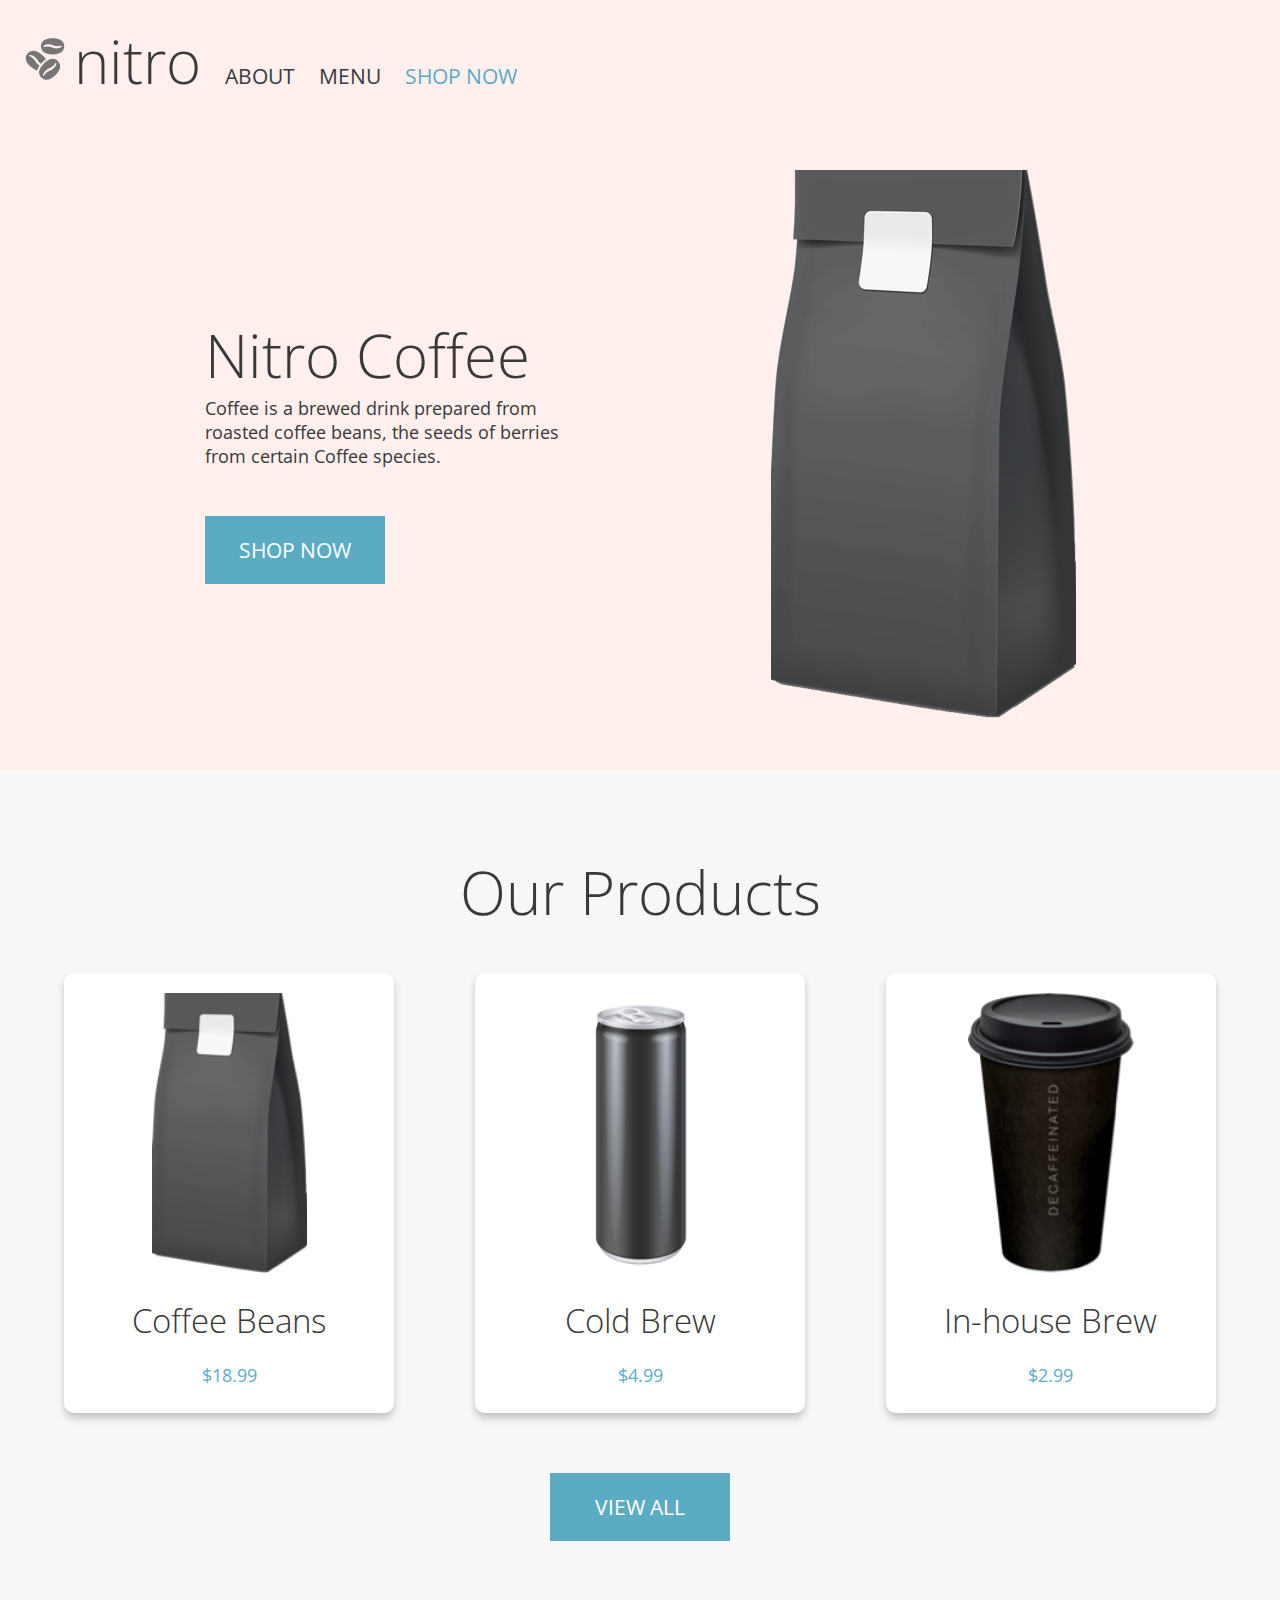
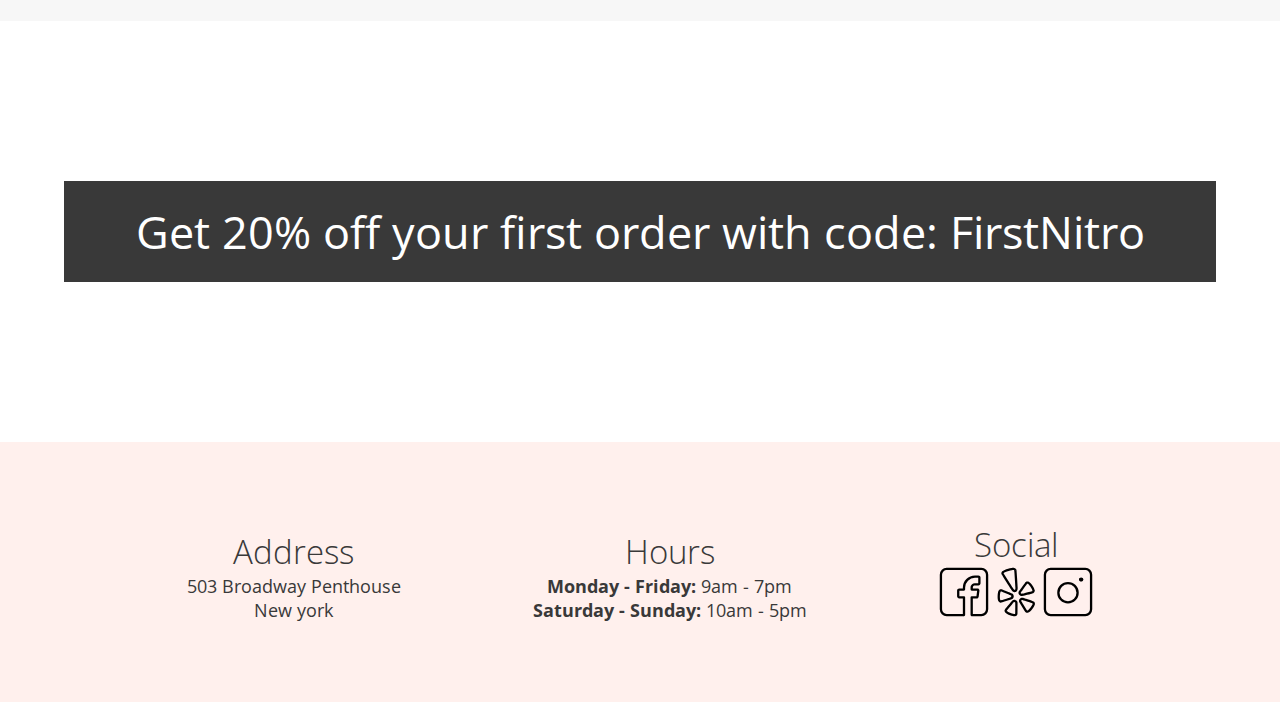
==== index.html @ ff9dd2ff "fix text-align on heading, main, and footer blocks" ====
<!DOCTYPE html>
<html lang="en">

<head>
    <meta charset="UTF-8">
    <meta name="viewport" content="width=device-width, initial-scale=1.0">
    <link href="https://fonts.googleapis.com/css2?family=Open+Sans:ital,wght@0,300;0,400;0,600;0,700;1,400&display=swap"
        rel="stylesheet">
    <link rel="stylesheet" href="../css/global.css">
    <link rel="stylesheet" href="../css/landing.css">
    <title>Coffee Shop - Home</title>
</head>

<body>
    <header>
        <nav class="main-nav">
            <a class="main-nav__logo" href="/index.html">
                <img class="main-nav__logo-image" src="../assets/logos/coffee-beans-logo-and-footer.svg"
                    alt="coffee bean logo">
                <h2 class="main-nav__logo-text">nitro</h2>
            </a>
            <ul class="main-nav__item-list">
                <li class="main-nav__item">
                    <a class="nav-link main-nav__link" href="/index.html">ABOUT</a>
                </li>
                <li class="main-nav__item">
                    <a class="nav-link main-nav__link" href="/pages/menu.html">MENU</a>
                </li>
                <li class="main-nav__item">
                    <a class="nav-link main-nav__link--nitro-blue" href="/pages/menu.html">SHOP NOW</a>
                </li>
            </ul>
        </nav>
        <section class="main-heading">
            <div class="main-heading__left">
                <h1 class="main-heading__title">Nitro Coffee</h1>
                <p class="main-heading__definition">Coffee is a brewed drink prepared from roasted coffee beans, the
                    seeds of berries from certain Coffee species.</p>
                <a class="btn main-heading__shop-now" href="/pages/menu.html">Shop Now</a>
            </div>
            <img class="main-heading__image" src="./assets/images/coffeebeans-hero.png" alt="coffee bag">
        </section>
    </header>
    <main>
        <section class="products">
            <h2 class="products__title">Our Products</h2>
            <article class="product">
                <img class="product__image" src="./assets/images/coffeebeans.png" alt="coffee beans">
                <h3 class="product__name">Coffee Beans</h3>
                <p class="product__price">$18.99</p>
            </article>
            <article class="product">
                <img class="product__image" src="./assets/images/coldbrew.png" alt="cold brew">
                <h3 class="product__name">Cold Brew</h3>
                <p class="product__price">$4.99</p>
            </article>
            <article class="product">
                <img class="product__image" src="./assets/images/inhousebrew.png" alt="in-house brew">
                <h3 class="product__name">In-house Brew</h3>
                <p class="product__price">$2.99</p>
            </article>
            <a class="btn products__view-all" href="/pages/menu.html">VIEW ALL</a>
        </section>
        <div class="discount">
            <p class="discount__text">Get 20% off your first order with code: FirstNitro</p>
        </div>
    </main>
    <footer class="site-info">
        <section class="info">
            <h3 class="info__title">Address</h3>
            <p class="info__address">503 Broadway Penthouse</p>
            <p class="info__address">New york</p>
        </section>
        <section class="info">
            <h3 class="info__title">Hours</h3>
            <p class="info__hour"><strong>Monday - Friday:</strong> 9am - 7pm</p>
            <p class="info__hour"><strong>Saturday - Sunday:</strong> 10am - 5pm</p>
        </section>
        <section class="info">
            <h3 class="info__title">Social</h3>
            <a class="info__social-link" href="https://facebook.com"><img class="social-logo"
                    src="./assets/logos/Facebook-Icon.svg" alt="facebook"></a>
            <a class="info__social-link" href="https://yelp.com"><img class="social-logo"
                    src="./assets/logos/Yelp-Icon.svg" alt="yelp"></a>
            <a class="info__social-link" href="https://instagram.com"><img class="social-logo"
                    src="./assets/logos/Instagram-Icon.svg" alt="instagram"></a>
        </section>
    </footer>
</body>

</html>
---- css/global.css ----
*{
    box-sizing: border-box;
    margin: 0;
    padding: 0;
    color: #393939;
}

a{
    display: inline-block;
}

body{
    font-family: 'Open Sans';
}

h1, h2{
    font-size: 3.75rem;
    font-weight: 300;
}

h3, .nav-heading, .foot-heading{
    font-size: 2.0625rem;
    font-weight: 300;
}

p{
    font-size: 1.125rem;
    font-weight: 400;
}

.nav-link, .btn{
    font-size: 1.3125rem;
    font-weight: 400;

}

.main-nav{
    background-color: #FFF0ED;
    padding: 1.25rem;
}

.main-nav__item{
    margin-left: 1.25rem;
}

.main-nav__link--nitro-blue{
    color: #5BACC3;
    text-decoration: none;
}

.main-nav__logo, .main-nav__link{
    color: #393939;
    text-decoration: none;
}

.main-nav__logo-text, .main-nav__item, .main-nav__item-list{
    display: inline;
}
---- css/landing.css ----
.btn{
    background-color: #5BACC3;
    color: #FFFFFF;
    padding: 1.25rem 0;
    text-align: center;
    text-decoration: none;
    text-transform: uppercase;
    width: 11.25rem;
}

.discount{
    padding: 10rem 0;
}

.discount__text{
    background-color: #393939;
    color: #FFFFFF;
    font-size: 2.8125rem;
    font-weight: 400;
    margin: auto;
    padding: 1.25rem 0;
    text-align: center;
    width: 90%;
}

.info{
    display: inline-block;
    margin: 0 4rem;
}

.info-container{
    margin: auto;
    width: fit-content;
}

.main-heading {
    background-color: #FFF0ED;
    padding: 3rem 0;
    text-align: center;
}

.main-heading__definition {
    width: 23.125rem;
}

.main-heading__left, .main-heading__right{
    display: inline-block;
}

.main-heading__left{
    margin-top: 144px;
    vertical-align: top;
    text-align: start;
}

.main-heading__image{
    margin-left: 15%;
}

.main-heading__shop-now{
    margin-top: 3rem;
}

.product{
    background-color: #FFFFFF;
    border-radius: 10px;
    box-shadow: 0 5px 9px -1px  rgba(0, 0, 0, 0.25);
    display: inline-block;
    height: 27.5rem;
    margin: 2.5rem 3vw;
    padding: 1.25rem;
    width: 20.625rem;
}

.product__image{
    height: 17.5rem;
}

.product__name, .product__price{
    margin-top: 1.25rem;
}

.product__price{
    margin-top: 1.25rem;
    color: #5BACC3;
}

.products{
    background-color: #F7F7F7;
    padding: 5rem 0;
    text-align: center;
}

.products__title{
    text-align: center;
}

.products__view-all{
    display: block;
    margin: 1.25rem auto 0 auto;
}

.site-info{
    background-color: #FFF0ED;
    padding: 5rem 0;
    text-align: center;
}

.social-logo{
    height: 3.125rem;
}
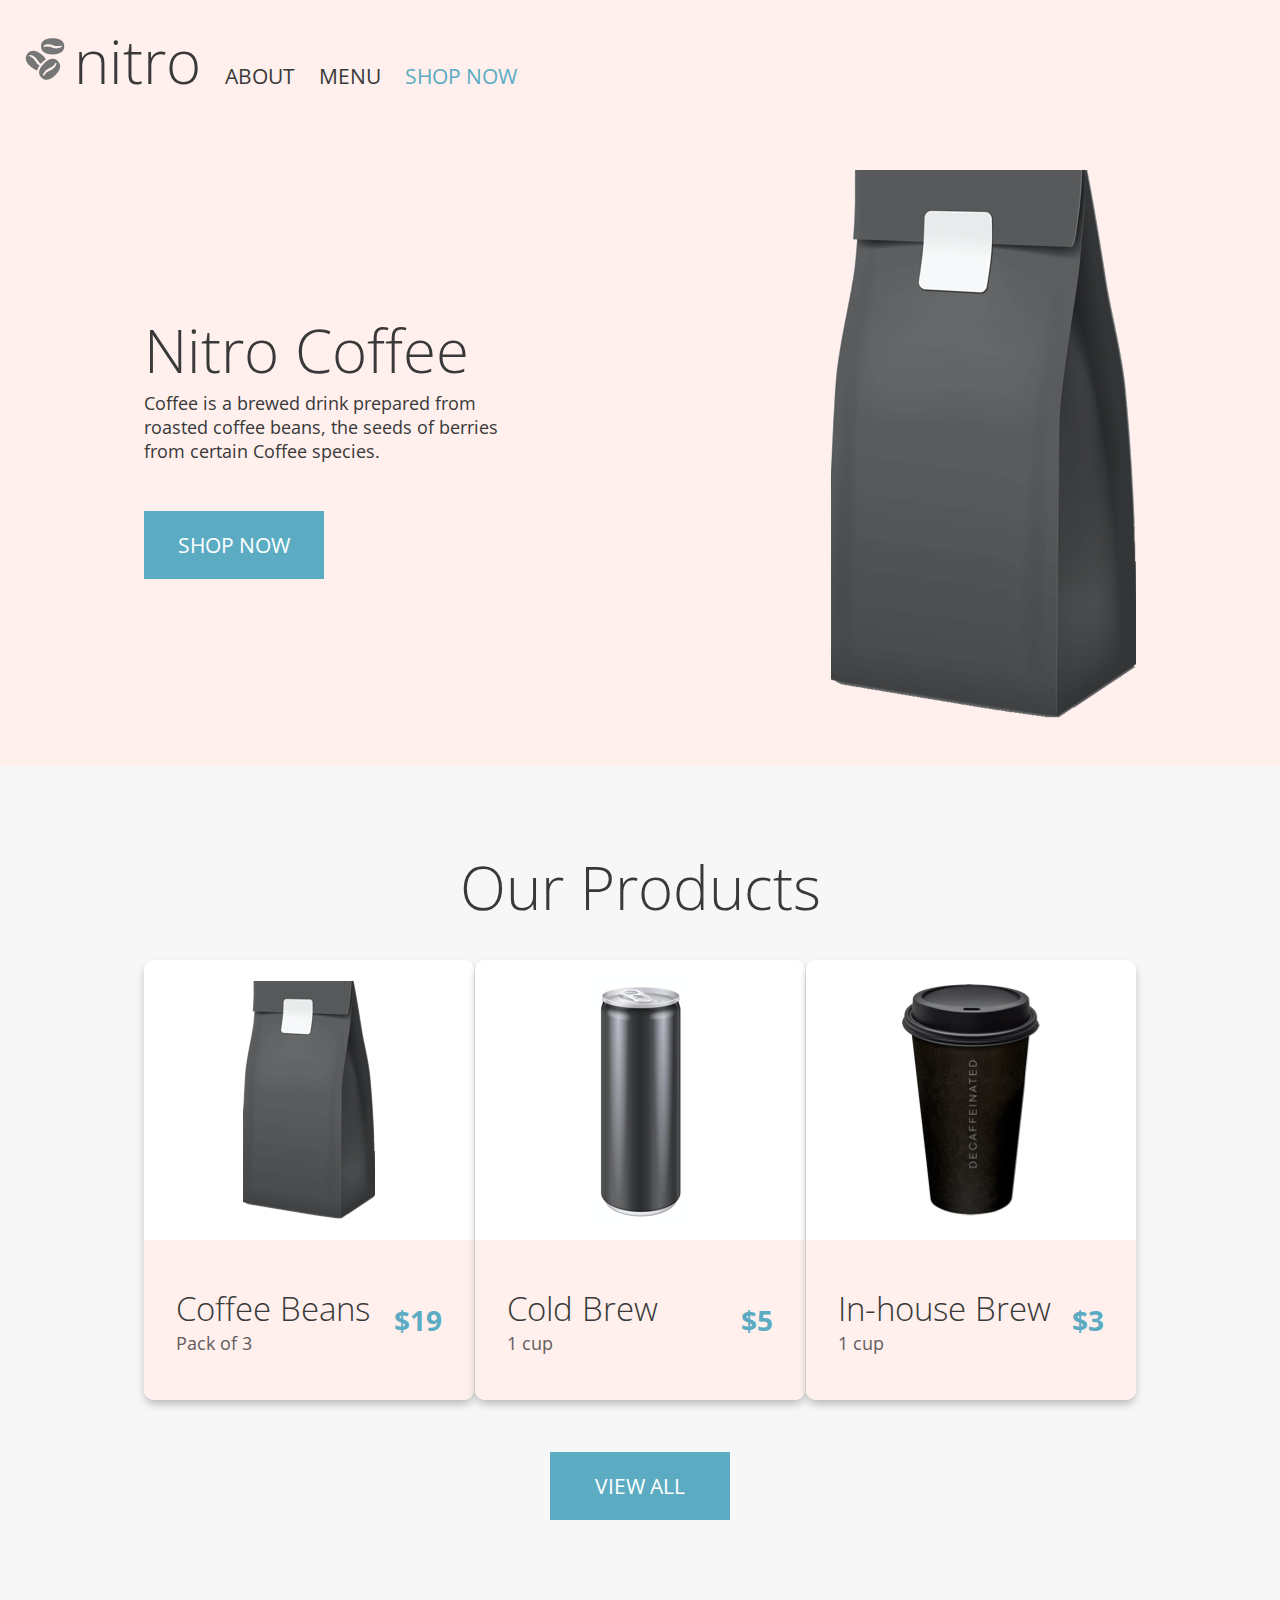
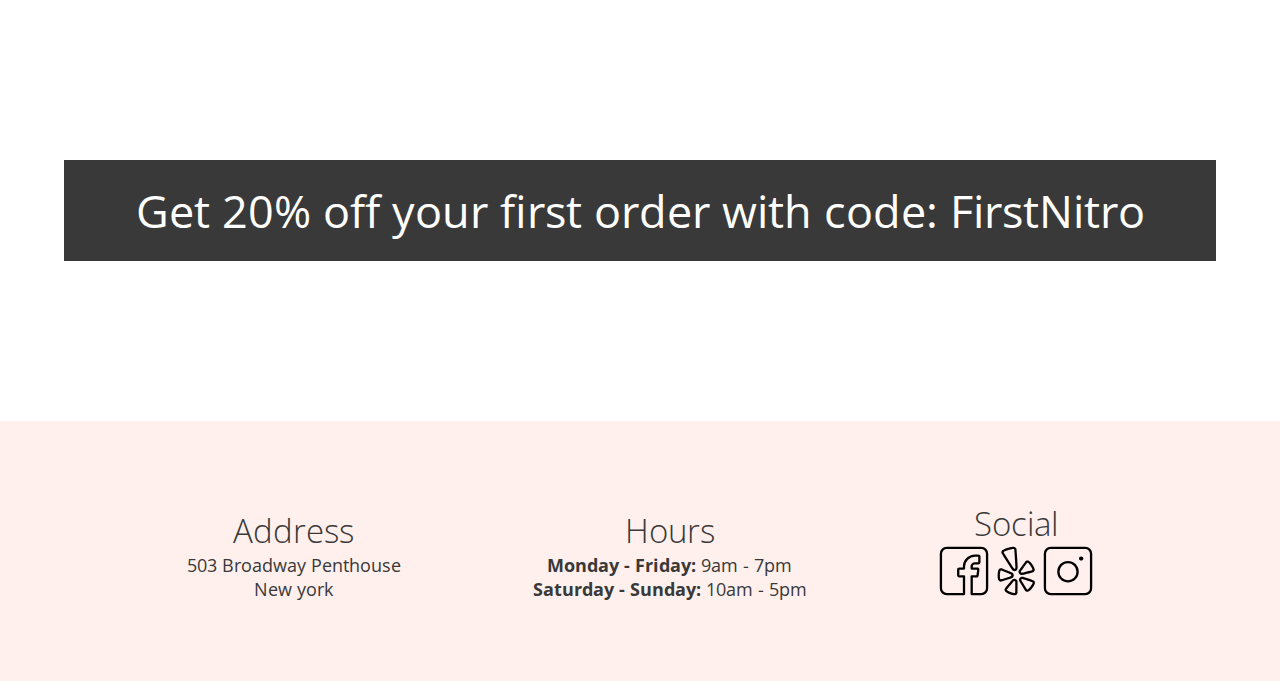
==== commit 109aad08: "finish coffee-shop-13" ====
--- a/index.html
+++ b/index.html
@@ -45,21 +45,38 @@
         <section class="products">
             <h2 class="products__title">Our Products</h2>
             <article class="product">
-                <img class="product__image" src="./assets/images/coffeebeans.png" alt="coffee beans">
-                <h3 class="product__name">Coffee Beans</h3>
-                <p class="product__price">$18.99</p>
+                <div class="product__image-container">
+                    <img class="product__image" src="./assets/images/coffeebeans.png" alt="coffee beans">
+                </div>
+                <div class="product__details">
+                    <h3 class="product__name">Coffee Beans</h3>
+                    <p class="product__qty">Pack of 3</p>
+                    <p class="product__price">$19</p>
+                </div>
             </article>
             <article class="product">
-                <img class="product__image" src="./assets/images/coldbrew.png" alt="cold brew">
-                <h3 class="product__name">Cold Brew</h3>
-                <p class="product__price">$4.99</p>
+                <div class="product__image-container">
+                    <img class="product__image" src="./assets/images/coldbrew.png" alt="cold brew">
+                </div>
+                <div class="product__details">
+                    <h3 class="product__name">Cold Brew</h3>
+                    <p class="product__qty">1 cup</p>
+                    <p class="product__price">$5</p>
+                </div>
             </article>
             <article class="product">
-                <img class="product__image" src="./assets/images/inhousebrew.png" alt="in-house brew">
-                <h3 class="product__name">In-house Brew</h3>
-                <p class="product__price">$2.99</p>
+                <div class="product__image-container">
+                    <img class="product__image" src="./assets/images/inhousebrew.png" alt="in-house brew">
+                </div>
+                <div class="product__details">
+                    <h3 class="product__name">In-house Brew</h3>
+                    <p class="product__qty">1 cup</p>
+                    <p class="product__price">$3</p>
+                </div>
             </article>
-            <a class="btn products__view-all" href="/pages/menu.html">VIEW ALL</a>
+            <div class="btn-container">
+                <a class="btn products__view-all" href="/pages/menu.html">VIEW ALL</a>
+            </div>
         </section>
         <div class="discount">
             <p class="discount__text">Get 20% off your first order with code: FirstNitro</p>
--- a/css/landing.css
+++ b/css/landing.css
@@ -8,8 +8,13 @@
     width: 11.25rem;
 }
 
+.btn-container{
+    width: 100%;
+}
+
 .discount{
     padding: 10rem 0;
+    width: 100%;
 }
 
 .discount__text{
@@ -34,27 +39,16 @@
 }
 
 .main-heading {
+    align-items: center;
     background-color: #FFF0ED;
-    padding: 3rem 0;
-    text-align: center;
+    display: flex;
+    flex-wrap: wrap;
+    justify-content: space-between;
+    padding: 3rem 9rem;
 }
 
 .main-heading__definition {
     width: 23.125rem;
-}
-
-.main-heading__left, .main-heading__right{
-    display: inline-block;
-}
-
-.main-heading__left{
-    margin-top: 144px;
-    vertical-align: top;
-    text-align: start;
-}
-
-.main-heading__image{
-    margin-left: 15%;
 }
 
 .main-heading__shop-now{
@@ -62,37 +56,62 @@
 }
 
 .product{
+    align-items: center;
     background-color: #FFFFFF;
     border-radius: 10px;
     box-shadow: 0 5px 9px -1px  rgba(0, 0, 0, 0.25);
-    display: inline-block;
+    display: flex;
+    flex-direction: column;
     height: 27.5rem;
-    margin: 2.5rem 3vw;
-    padding: 1.25rem;
     width: 20.625rem;
 }
 
-.product__image{
+.product__details{
+    background-color: #FFF0ED;
+    border-radius: 0 0 10px 10px;
+    display: flex;
+    flex-direction: column;
+    flex-grow: 1;
+    flex-wrap: wrap;
+    justify-content: center;
+    padding: 0 2rem;
+    width: 100%;
+}
+
+.product__image-container{
+    align-items: center;
+    display: flex;
+    justify-content: center;
     height: 17.5rem;
 }
 
-.product__name, .product__price{
-    margin-top: 1.25rem;
+.product__price{
+    align-items: center;
+    color: #5BACC3;
+    display: flex;
+    font-size: 1.75rem;
+    height: 100%;
+    justify-content: end;
+    font-weight: 700;
 }
 
-.product__price{
-    margin-top: 1.25rem;
-    color: #5BACC3;
+.product__qty{
+    opacity: 0.8;
 }
 
 .products{
+    align-content: center;
     background-color: #F7F7F7;
-    padding: 5rem 0;
-    text-align: center;
+    display: flex;
+    flex-wrap: wrap;
+    justify-content: space-between;
+    padding: 5rem 9rem;
+    row-gap: 2rem;
 }
 
 .products__title{
     text-align: center;
+    width: 100%;
 }
 
 .products__view-all{
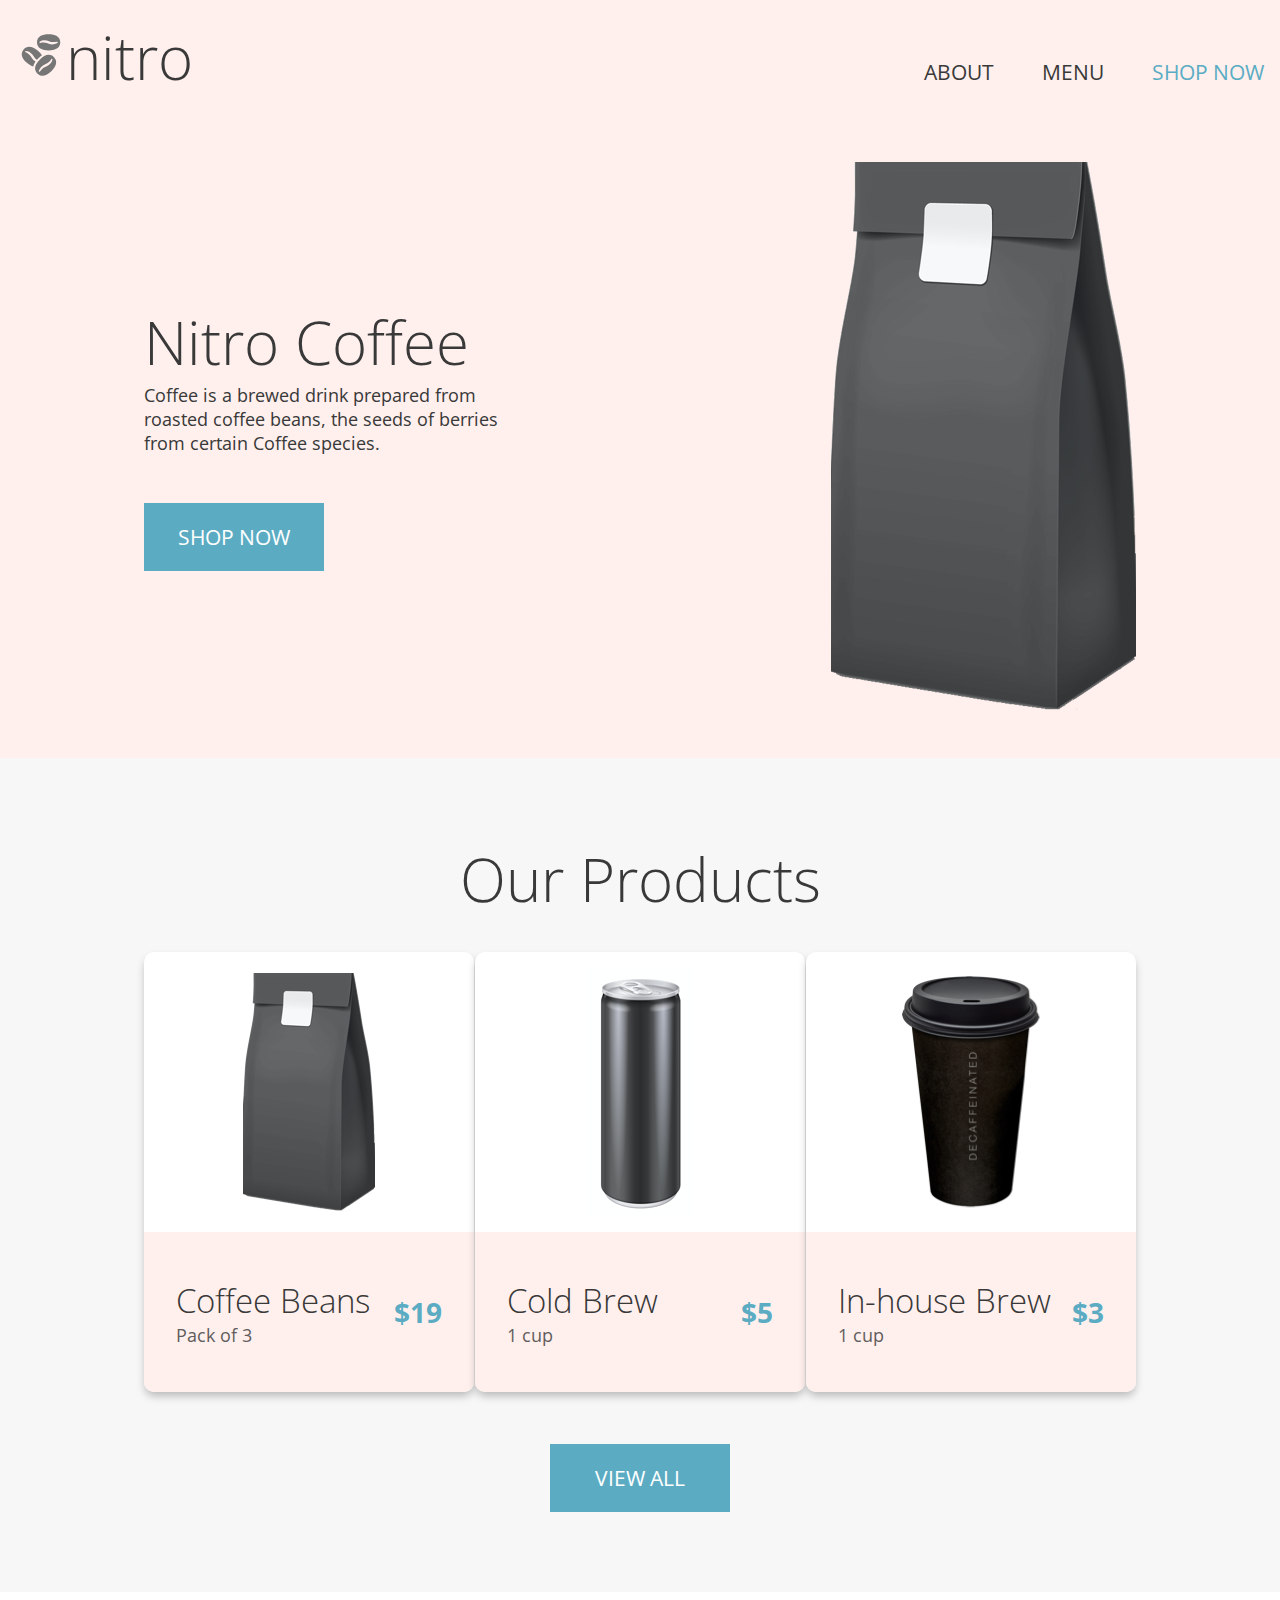
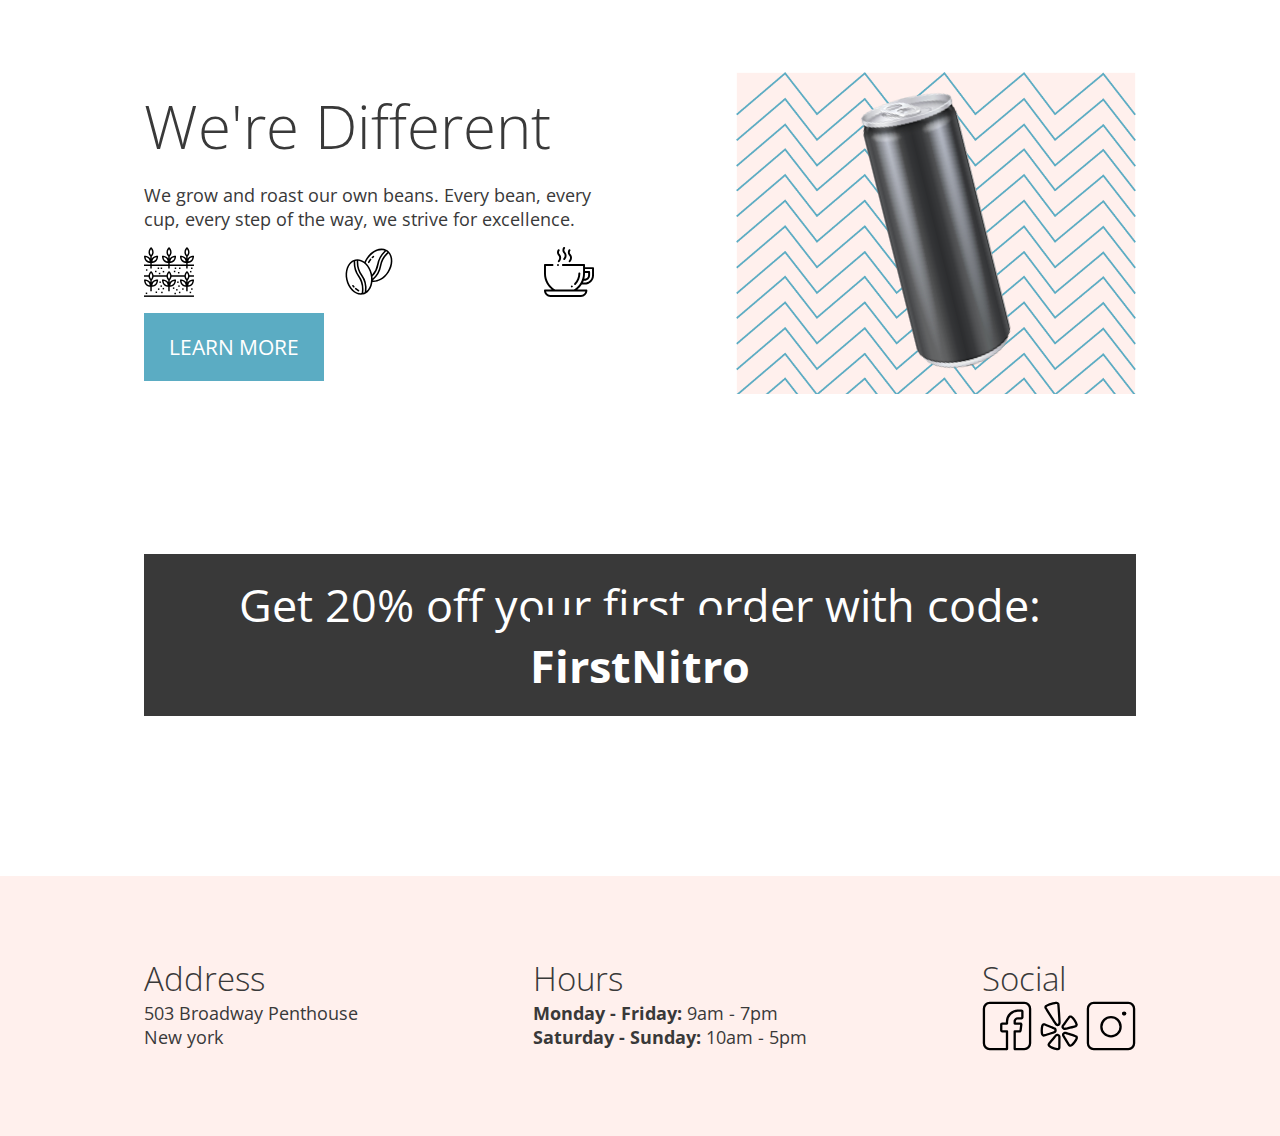
==== commit c609b004: "finish coffee-shop-14" ====
--- a/index.html
+++ b/index.html
@@ -78,9 +78,27 @@
                 <a class="btn products__view-all" href="/pages/menu.html">VIEW ALL</a>
             </div>
         </section>
-        <div class="discount">
-            <p class="discount__text">Get 20% off your first order with code: FirstNitro</p>
-        </div>
+        <section class="learn-more">
+            <div class="learn-more__left-container">
+                <h2 class="learn-more__title">We're Different</h2>
+                <p class="learn-more__description">We grow and roast our own beans. Every bean, every cup, every step of
+                    the way, we strive for excellence.
+                </p>
+                <img class="icon" src="./assets/logos/planting.svg" alt="icon of a plantation">
+                <img class="icon" src="./assets/logos/coffee-beans.svg" alt="icon of coffee beans">
+                <img class="icon" src="./assets/logos/coffee-cup.svg" alt="icon of a coffee cup">
+                <div class="btn-container">
+                    <a class="btn" href="/pages/menu.html">LEARN MORE</a>
+                </div>
+            </div>
+            <div class="learn-more__display_img_bkg">
+                <img class="learn-more__diplay-img" src="./assets/images/tiltedcan.png" alt="tilted can">
+            </div>
+        </section>
+        <section class="discount">
+            <p class="discount__text">Get 20% off your first order with code: <strong
+                    class="discount__text discount__text--bold">FirstNitro</strong></p>
+        </section>
     </main>
     <footer class="site-info">
         <section class="info">
@@ -95,11 +113,11 @@
         </section>
         <section class="info">
             <h3 class="info__title">Social</h3>
-            <a class="info__social-link" href="https://facebook.com"><img class="social-logo"
+            <a class="info__social-link" href="https://facebook.com"><img class="icon"
                     src="./assets/logos/Facebook-Icon.svg" alt="facebook"></a>
-            <a class="info__social-link" href="https://yelp.com"><img class="social-logo"
-                    src="./assets/logos/Yelp-Icon.svg" alt="yelp"></a>
-            <a class="info__social-link" href="https://instagram.com"><img class="social-logo"
+            <a class="info__social-link" href="https://yelp.com"><img class="icon" src="./assets/logos/Yelp-Icon.svg"
+                    alt="yelp"></a>
+            <a class="info__social-link" href="https://instagram.com"><img class="icon"
                     src="./assets/logos/Instagram-Icon.svg" alt="instagram"></a>
         </section>
     </footer>
--- a/css/global.css
+++ b/css/global.css
@@ -36,11 +36,18 @@
 
 .main-nav{
     background-color: #FFF0ED;
-    padding: 1.25rem;
+    justify-content: space-between;
+    padding: 1rem 1rem;
 }
 
-.main-nav__item{
-    margin-left: 1.25rem;
+.main-nav, .main-nav__logo, .main-nav__item-list, .main-nav__item{
+    display: flex;
+    align-items: baseline;
+}
+
+.main-nav__item-list{
+    list-style: none;
+    column-gap: 3rem;
 }
 
 .main-nav__link--nitro-blue{
@@ -51,8 +58,4 @@
 .main-nav__logo, .main-nav__link{
     color: #393939;
     text-decoration: none;
-}
-
-.main-nav__logo-text, .main-nav__item, .main-nav__item-list{
-    display: inline;
 }--- a/css/landing.css
+++ b/css/landing.css
@@ -13,7 +13,7 @@
 }
 
 .discount{
-    padding: 10rem 0;
+    padding: 10rem 9rem;
     width: 100%;
 }
 
@@ -25,12 +25,10 @@
     margin: auto;
     padding: 1.25rem 0;
     text-align: center;
-    width: 90%;
 }
 
-.info{
-    display: inline-block;
-    margin: 0 4rem;
+.discount__text--bold{
+    font-weight: 700;
 }
 
 .info-container{
@@ -121,10 +119,34 @@
 
 .site-info{
     background-color: #FFF0ED;
-    padding: 5rem 0;
-    text-align: center;
+    justify-content: space-between;
+    display: flex;
+    padding: 5rem 9rem;
 }
 
-.social-logo{
+.icon{
     height: 3.125rem;
+}
+
+.learn-more{
+    align-items: center;
+    display: flex;
+    justify-content: space-between;
+    padding: 5rem 9rem 0 9rem;
+}
+
+.learn-more__left-container{
+    row-gap: 1rem;
+    display: flex;
+    flex-wrap: wrap;
+    justify-content: space-between;
+    width: 28.125rem;
+}
+
+.learn-more__display_img_bkg{
+    background-image: url('/assets/images/coldbrewbackground.png');
+    background-size: cover;
+    text-align: center;
+    padding: 1.25rem;
+    width: 25rem;
 }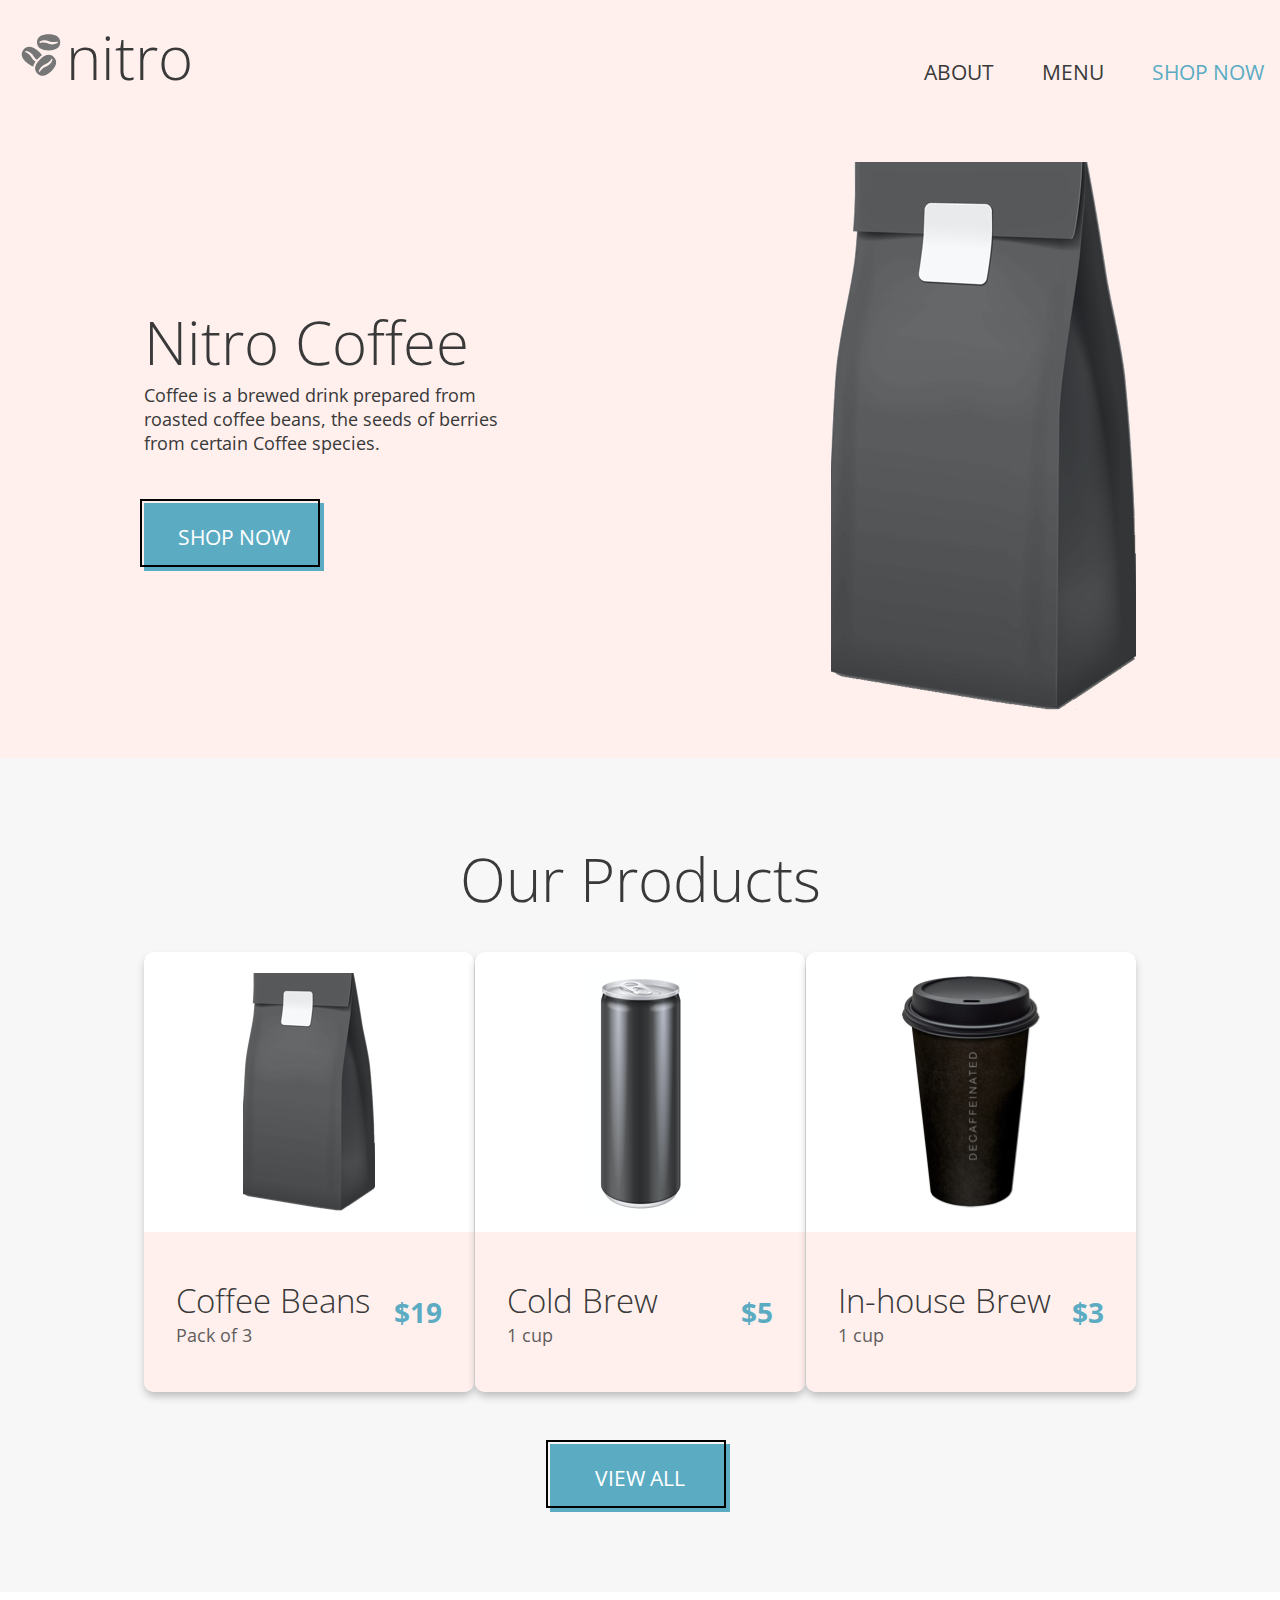
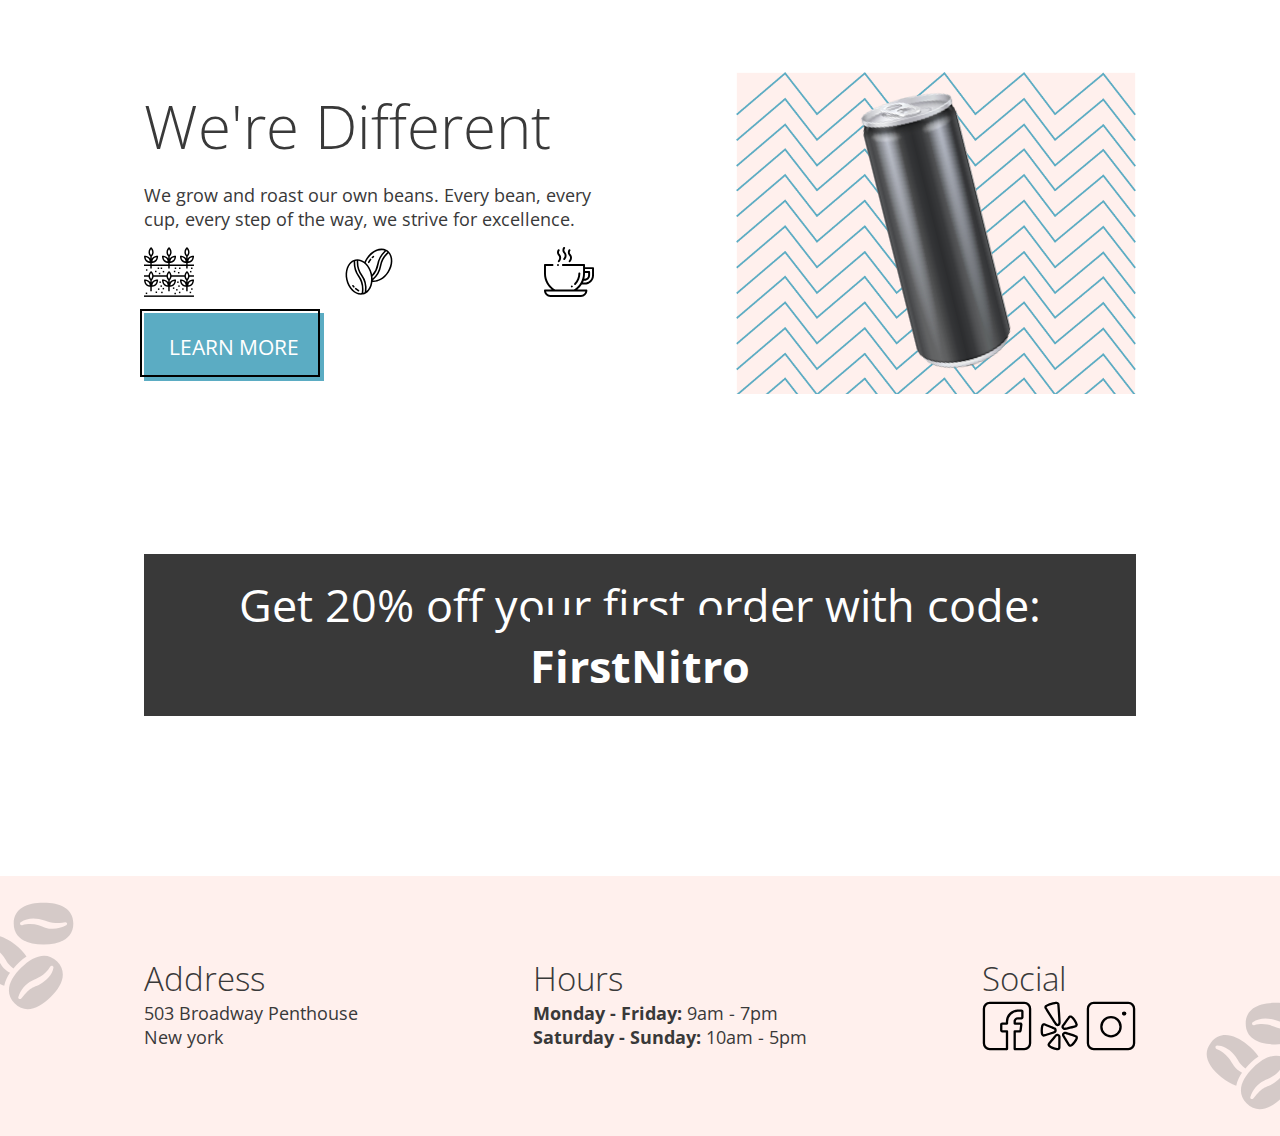
==== commit 65ba4ca1: "finish coffee-shop-15 landing" ====
--- a/index.html
+++ b/index.html
@@ -36,7 +36,7 @@
                 <h1 class="main-heading__title">Nitro Coffee</h1>
                 <p class="main-heading__definition">Coffee is a brewed drink prepared from roasted coffee beans, the
                     seeds of berries from certain Coffee species.</p>
-                <a class="btn main-heading__shop-now" href="/pages/menu.html">Shop Now</a>
+                <a class="btn main-heading__shop-now" href="/pages/menu.html"><span class="btn__offset"></span>Shop Now</a>
             </div>
             <img class="main-heading__image" src="./assets/images/coffeebeans-hero.png" alt="coffee bag">
         </section>
@@ -75,7 +75,7 @@
                 </div>
             </article>
             <div class="btn-container">
-                <a class="btn products__view-all" href="/pages/menu.html">VIEW ALL</a>
+                <a class="btn products__view-all" href="/pages/menu.html"><span class="btn__offset"></span>VIEW ALL</a>
             </div>
         </section>
         <section class="learn-more">
@@ -88,7 +88,7 @@
                 <img class="icon" src="./assets/logos/coffee-beans.svg" alt="icon of coffee beans">
                 <img class="icon" src="./assets/logos/coffee-cup.svg" alt="icon of a coffee cup">
                 <div class="btn-container">
-                    <a class="btn" href="/pages/menu.html">LEARN MORE</a>
+                    <a class="btn" href="./index.html"><span class="btn__offset"></span>LEARN MORE</a>
                 </div>
             </div>
             <div class="learn-more__display_img_bkg">
@@ -101,6 +101,8 @@
         </section>
     </main>
     <footer class="site-info">
+        <img class="site_info__left-decor" src="./assets/logos/coffee-beans-logo-and-footer.svg" alt="3 coffee beans">
+        <img class="site_info__right-decor" src="./assets/logos/coffee-beans-logo-and-footer.svg" alt="3 coffee beans">
         <section class="info">
             <h3 class="info__title">Address</h3>
             <p class="info__address">503 Broadway Penthouse</p>
--- a/css/landing.css
+++ b/css/landing.css
@@ -2,6 +2,7 @@
     background-color: #5BACC3;
     color: #FFFFFF;
     padding: 1.25rem 0;
+    position: relative;
     text-align: center;
     text-decoration: none;
     text-transform: uppercase;
@@ -9,6 +10,15 @@
 }
 
 .btn-container{
+    width: 100%;
+}
+
+.btn__offset{
+    border: 2px solid #000000;
+    height: 100%;
+    left: -0.25rem;
+    position: absolute;
+    top: -0.25rem;
     width: 100%;
 }
 
@@ -122,6 +132,23 @@
     justify-content: space-between;
     display: flex;
     padding: 5rem 9rem;
+    position: relative;
+}
+
+.site_info__left-decor{
+    height: 8rem;
+    position: absolute;
+    opacity: 0.3;
+    top: 1rem;
+    left: -2.5rem;
+}
+
+.site_info__right-decor{
+    bottom: 1rem;
+    height: 8rem;
+    position: absolute;
+    opacity: 0.3;
+    right: -2.5rem;
 }
 
 .icon{
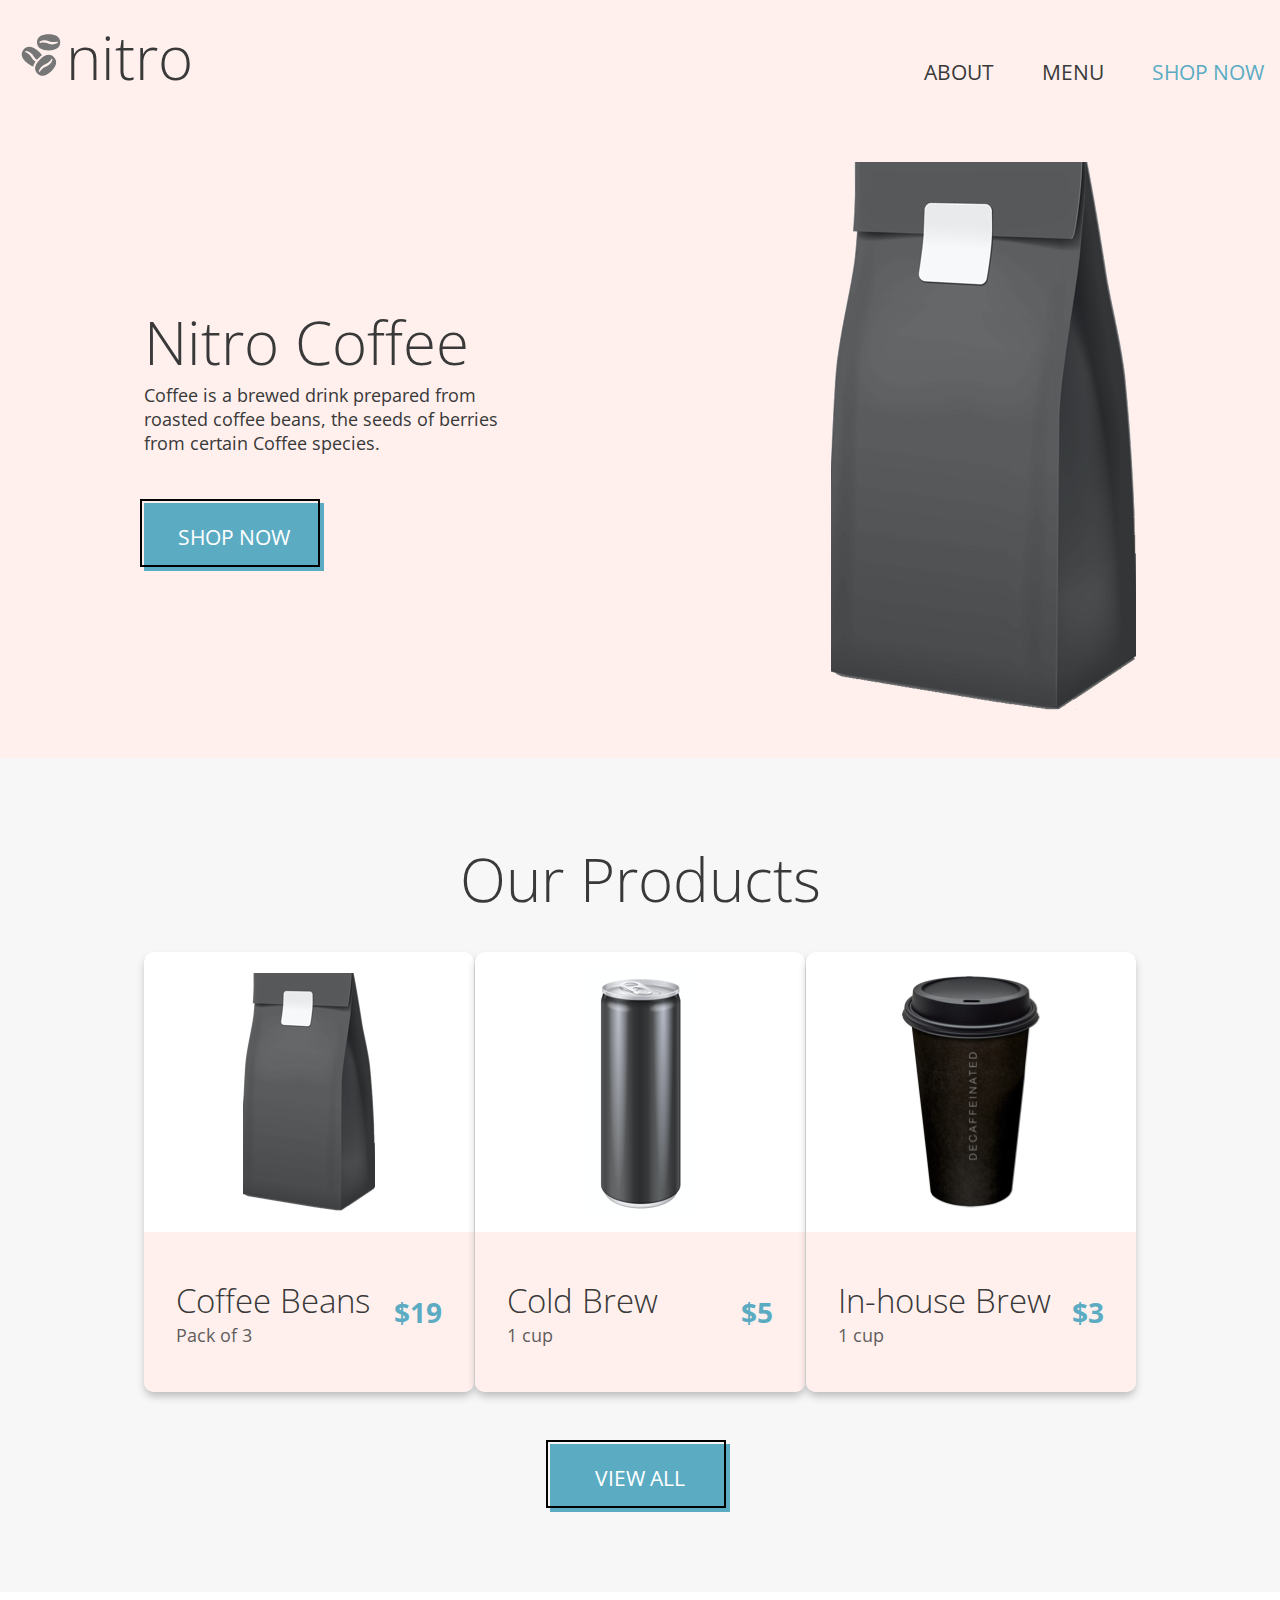
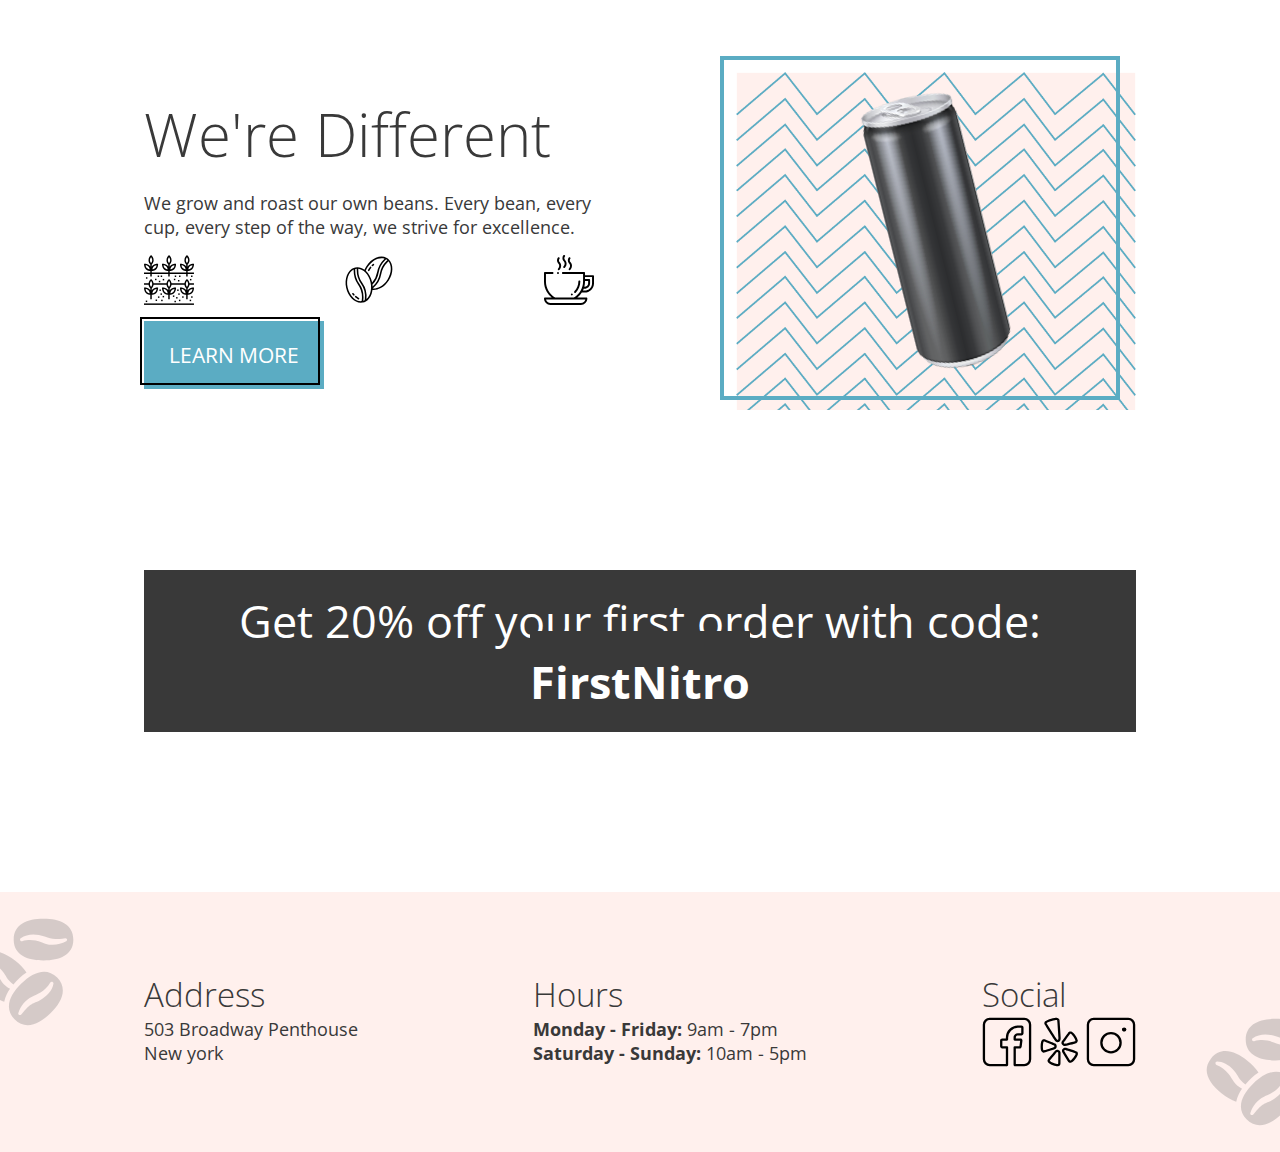
==== commit 314aebbf: "add offset on tilted-can background" ====
--- a/index.html
+++ b/index.html
@@ -92,6 +92,7 @@
                 </div>
             </div>
             <div class="learn-more__display_img_bkg">
+                <div class="learn-more__img-offset"></div>
                 <img class="learn-more__diplay-img" src="./assets/images/tiltedcan.png" alt="tilted can">
             </div>
         </section>
--- a/css/landing.css
+++ b/css/landing.css
@@ -174,6 +174,16 @@
     background-image: url('/assets/images/coldbrewbackground.png');
     background-size: cover;
     text-align: center;
-    padding: 1.25rem;
+    padding: 1.25rem 1.25rem 2.25rem 1.25rem;
+    position: relative;
     width: 25rem;
+}
+
+.learn-more__img-offset{
+    top: -1rem;
+    left: -1rem;
+    border: 4px solid #5BACC3;
+    width: 25rem;
+    height: 21.5rem;
+    position: absolute;
 }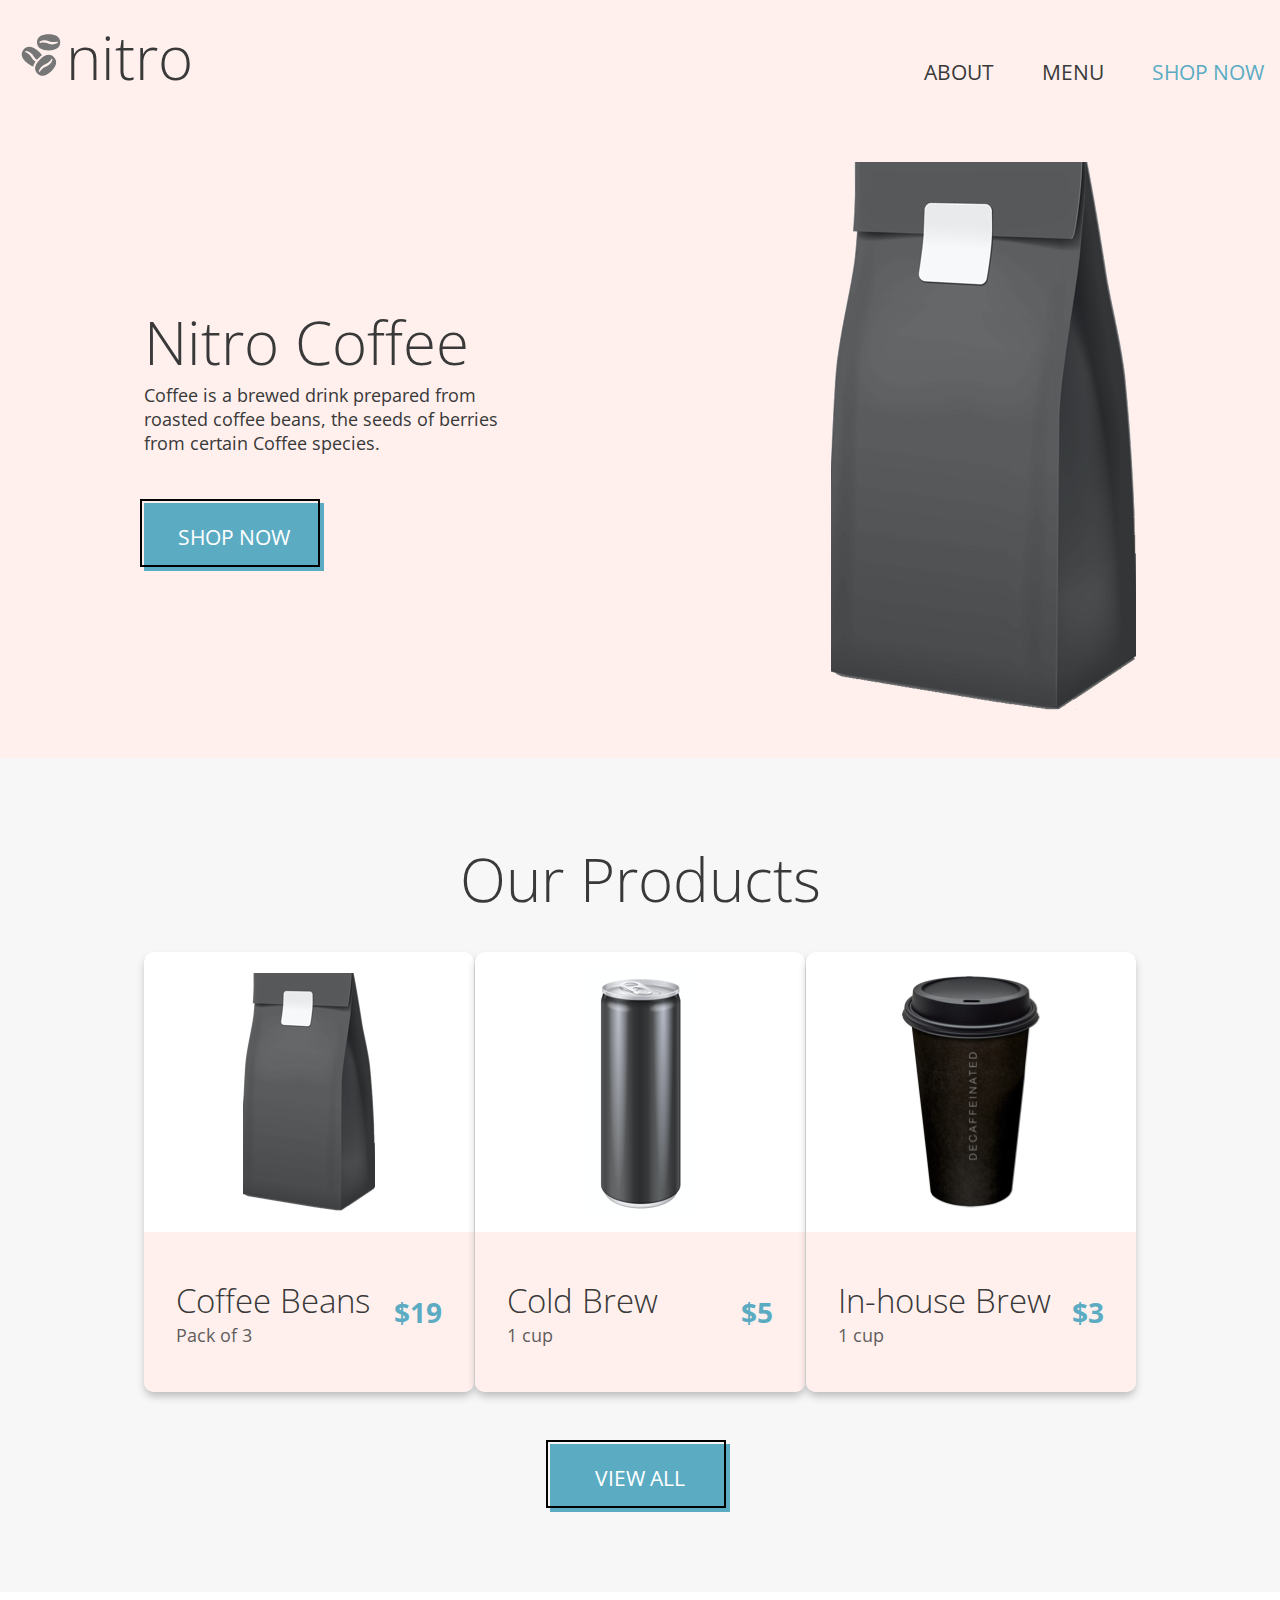
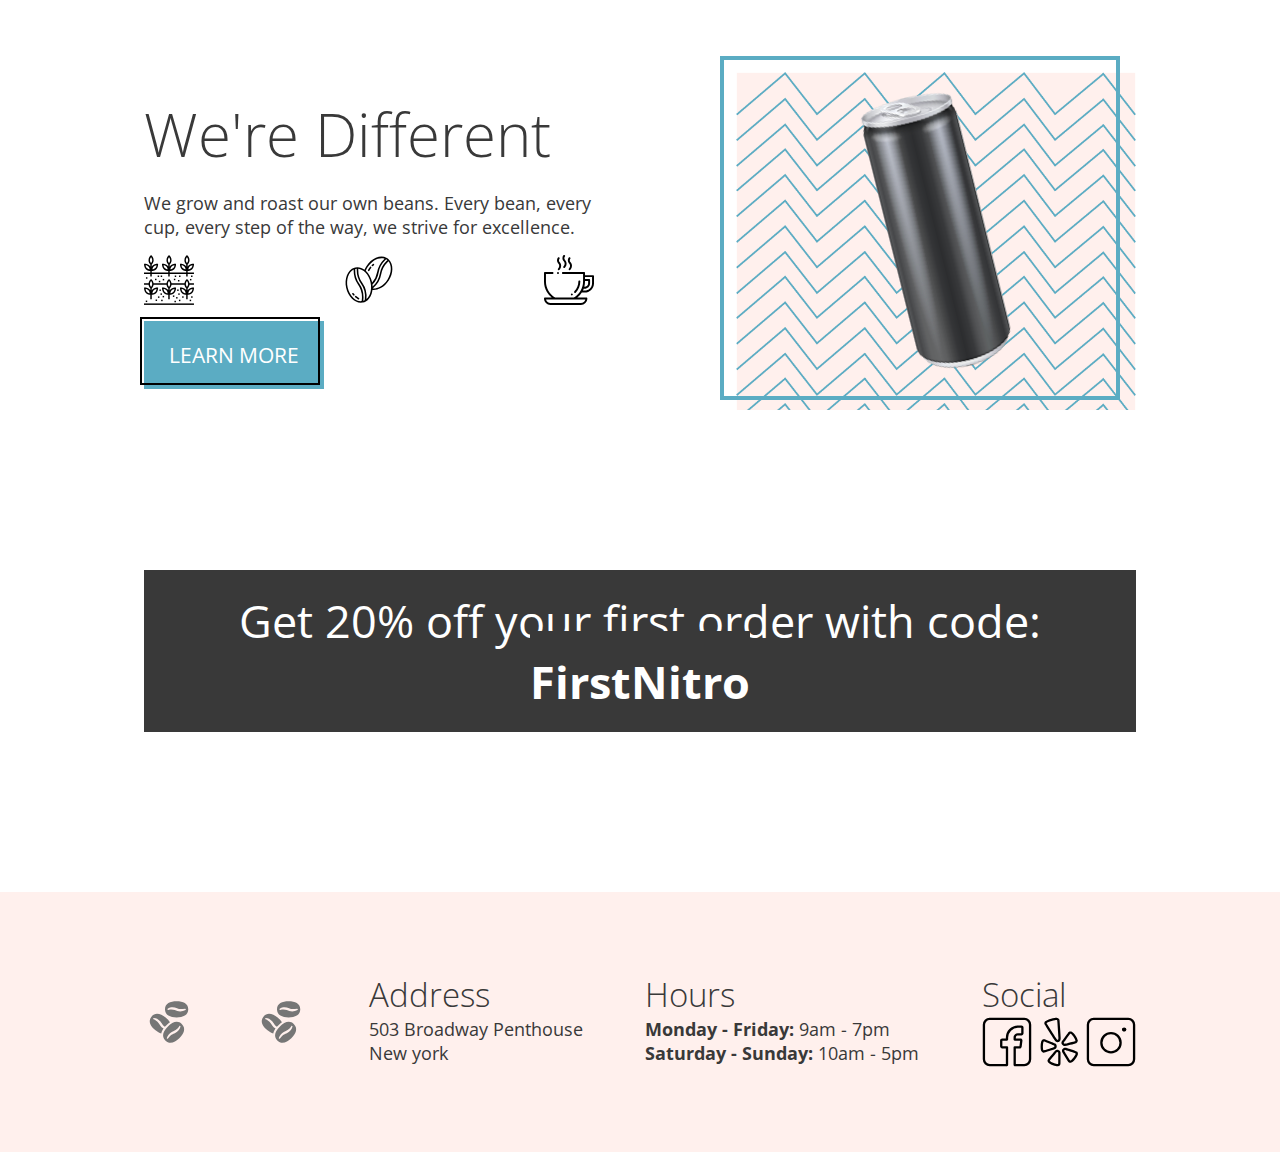
==== commit 968023b5: "finish coffee-shop-16" ====
--- a/index.html
+++ b/index.html
@@ -6,7 +6,6 @@
     <meta name="viewport" content="width=device-width, initial-scale=1.0">
     <link href="https://fonts.googleapis.com/css2?family=Open+Sans:ital,wght@0,300;0,400;0,600;0,700;1,400&display=swap"
         rel="stylesheet">
-    <link rel="stylesheet" href="../css/global.css">
     <link rel="stylesheet" href="../css/landing.css">
     <title>Coffee Shop - Home</title>
 </head>
--- a/css/landing.css
+++ b/css/landing.css
@@ -1,189 +1,238 @@
-.btn{
-    background-color: #5BACC3;
-    color: #FFFFFF;
-    padding: 1.25rem 0;
-    position: relative;
-    text-align: center;
-    text-decoration: none;
-    text-transform: uppercase;
-    width: 11.25rem;
-}
-
-.btn-container{
-    width: 100%;
-}
-
-.btn__offset{
-    border: 2px solid #000000;
-    height: 100%;
-    left: -0.25rem;
-    position: absolute;
-    top: -0.25rem;
-    width: 100%;
-}
-
-.discount{
-    padding: 10rem 9rem;
-    width: 100%;
-}
-
-.discount__text{
-    background-color: #393939;
-    color: #FFFFFF;
-    font-size: 2.8125rem;
-    font-weight: 400;
-    margin: auto;
-    padding: 1.25rem 0;
-    text-align: center;
-}
-
-.discount__text--bold{
-    font-weight: 700;
-}
-
-.info-container{
-    margin: auto;
-    width: fit-content;
+* {
+  box-sizing: border-box;
+  margin: 0;
+  padding: 0;
+  color: #393939;
+}
+
+a {
+  display: inline-block;
+}
+
+body {
+  font-family: "Open Sans";
+}
+
+h1, h2 {
+  font-size: 3.75rem;
+  font-weight: 300;
+}
+
+h3, .nav-heading, .foot-heading {
+  font-size: 2.0625rem;
+  font-weight: 300;
+}
+
+p {
+  font-size: 1.125rem;
+  font-weight: 400;
+}
+
+.nav-link, .btn {
+  font-size: 1.3125rem;
+  font-weight: 400;
+}
+
+.main-nav {
+  background-color: #FFF0ED;
+  justify-content: space-between;
+  padding: 1rem 1rem;
+}
+
+.main-nav, .main-nav__logo, .main-nav__item-list, .main-nav__item {
+  display: flex;
+  align-items: baseline;
+}
+
+.main-nav__item-list {
+  list-style: none;
+  -moz-column-gap: 3rem;
+       column-gap: 3rem;
+}
+
+.main-nav__link--nitro-blue {
+  color: #5BACC3;
+  text-decoration: none;
+}
+
+.main-nav__logo, .main-nav__link {
+  color: #393939;
+  text-decoration: none;
+}
+
+.btn {
+  background-color: #5BACC3;
+  color: #FFFFFF;
+  padding: 1.25rem 0;
+  position: relative;
+  text-align: center;
+  text-decoration: none;
+  text-transform: uppercase;
+  width: 11.25rem;
+}
+.btn__offset {
+  border: 2px solid #000000;
+  height: 100%;
+  left: -0.25rem;
+  position: absolute;
+  top: -0.25rem;
+  width: 100%;
+}
+
+.btn-container {
+  width: 100%;
+}
+
+.discount {
+  padding: 10rem 9rem;
+  width: 100%;
+}
+.discount__text {
+  background-color: #393939;
+  color: #FFFFFF;
+  font-size: 2.8125rem;
+  font-weight: 400;
+  margin: auto;
+  padding: 1.25rem 0;
+  text-align: center;
+}
+.discount__text--bold {
+  font-weight: 700;
+}
+
+.info-container {
+  margin: auto;
+  width: -moz-fit-content;
+  width: fit-content;
 }
 
 .main-heading {
-    align-items: center;
-    background-color: #FFF0ED;
-    display: flex;
-    flex-wrap: wrap;
-    justify-content: space-between;
-    padding: 3rem 9rem;
+  align-items: center;
+  background-color: #FFF0ED;
+  display: flex;
+  flex-wrap: wrap;
+  justify-content: space-between;
+  padding: 3rem 9rem;
 }
 
 .main-heading__definition {
-    width: 23.125rem;
-}
-
-.main-heading__shop-now{
-    margin-top: 3rem;
-}
-
-.product{
-    align-items: center;
-    background-color: #FFFFFF;
-    border-radius: 10px;
-    box-shadow: 0 5px 9px -1px  rgba(0, 0, 0, 0.25);
-    display: flex;
-    flex-direction: column;
-    height: 27.5rem;
-    width: 20.625rem;
-}
-
-.product__details{
-    background-color: #FFF0ED;
-    border-radius: 0 0 10px 10px;
-    display: flex;
-    flex-direction: column;
-    flex-grow: 1;
-    flex-wrap: wrap;
-    justify-content: center;
-    padding: 0 2rem;
-    width: 100%;
-}
-
-.product__image-container{
-    align-items: center;
-    display: flex;
-    justify-content: center;
-    height: 17.5rem;
-}
-
-.product__price{
-    align-items: center;
-    color: #5BACC3;
-    display: flex;
-    font-size: 1.75rem;
-    height: 100%;
-    justify-content: end;
-    font-weight: 700;
-}
-
-.product__qty{
-    opacity: 0.8;
-}
-
-.products{
-    align-content: center;
-    background-color: #F7F7F7;
-    display: flex;
-    flex-wrap: wrap;
-    justify-content: space-between;
-    padding: 5rem 9rem;
-    row-gap: 2rem;
-}
-
-.products__title{
-    text-align: center;
-    width: 100%;
-}
-
-.products__view-all{
-    display: block;
-    margin: 1.25rem auto 0 auto;
-}
-
-.site-info{
-    background-color: #FFF0ED;
-    justify-content: space-between;
-    display: flex;
-    padding: 5rem 9rem;
-    position: relative;
-}
-
-.site_info__left-decor{
-    height: 8rem;
-    position: absolute;
-    opacity: 0.3;
-    top: 1rem;
-    left: -2.5rem;
-}
-
-.site_info__right-decor{
-    bottom: 1rem;
-    height: 8rem;
-    position: absolute;
-    opacity: 0.3;
-    right: -2.5rem;
-}
-
-.icon{
-    height: 3.125rem;
-}
-
-.learn-more{
-    align-items: center;
-    display: flex;
-    justify-content: space-between;
-    padding: 5rem 9rem 0 9rem;
-}
-
-.learn-more__left-container{
-    row-gap: 1rem;
-    display: flex;
-    flex-wrap: wrap;
-    justify-content: space-between;
-    width: 28.125rem;
-}
-
-.learn-more__display_img_bkg{
-    background-image: url('/assets/images/coldbrewbackground.png');
-    background-size: cover;
-    text-align: center;
-    padding: 1.25rem 1.25rem 2.25rem 1.25rem;
-    position: relative;
-    width: 25rem;
-}
-
-.learn-more__img-offset{
-    top: -1rem;
-    left: -1rem;
-    border: 4px solid #5BACC3;
-    width: 25rem;
-    height: 21.5rem;
-    position: absolute;
-}+  width: 23.125rem;
+}
+
+.main-heading__shop-now {
+  margin-top: 3rem;
+}
+
+.product {
+  align-items: center;
+  background-color: #FFFFFF;
+  border-radius: 10px;
+  box-shadow: 0 5px 9px -1px rgba(0, 0, 0, 0.25);
+  display: flex;
+  flex-direction: column;
+  height: 27.5rem;
+  width: 20.625rem;
+}
+.product__details {
+  background-color: #FFF0ED;
+  border-radius: 0 0 10px 10px;
+  display: flex;
+  flex-direction: column;
+  flex-grow: 1;
+  flex-wrap: wrap;
+  justify-content: center;
+  padding: 0 2rem;
+  width: 100%;
+}
+.product__image-container {
+  align-items: center;
+  display: flex;
+  justify-content: center;
+  height: 17.5rem;
+}
+.product__price {
+  align-items: center;
+  color: #5BACC3;
+  display: flex;
+  font-size: 1.75rem;
+  height: 100%;
+  justify-content: end;
+  font-weight: 700;
+}
+.product__qty {
+  opacity: 0.8;
+}
+
+.products {
+  align-content: center;
+  background-color: #F7F7F7;
+  display: flex;
+  flex-wrap: wrap;
+  justify-content: space-between;
+  padding: 5rem 9rem;
+  row-gap: 2rem;
+}
+.products__title {
+  text-align: center;
+  width: 100%;
+}
+.products__view-all {
+  display: block;
+  margin: 1.25rem auto 0 auto;
+}
+
+.site-info {
+  background-color: #FFF0ED;
+  justify-content: space-between;
+  display: flex;
+  padding: 5rem 9rem;
+  position: relative;
+}
+.site-info__left-decor {
+  height: 8rem;
+  position: absolute;
+  opacity: 0.3;
+  top: 1rem;
+  left: -2.5rem;
+}
+.site-info__right-decor {
+  bottom: 1rem;
+  height: 8rem;
+  position: absolute;
+  opacity: 0.3;
+  right: -2.5rem;
+}
+
+.icon {
+  height: 3.125rem;
+}
+
+.learn-more {
+  align-items: center;
+  display: flex;
+  justify-content: space-between;
+  padding: 5rem 9rem 0 9rem;
+}
+.learn-more__left-container {
+  row-gap: 1rem;
+  display: flex;
+  flex-wrap: wrap;
+  justify-content: space-between;
+  width: 28.125rem;
+}
+.learn-more__display_img_bkg {
+  background-image: url("/assets/images/coldbrewbackground.png");
+  background-size: cover;
+  text-align: center;
+  padding: 1.25rem 1.25rem 2.25rem 1.25rem;
+  position: relative;
+  width: 25rem;
+}
+.learn-more__img-offset {
+  top: -1rem;
+  left: -1rem;
+  border: 4px solid #5BACC3;
+  width: 25rem;
+  height: 21.5rem;
+  position: absolute;
+}/*# sourceMappingURL=landing.css.map */